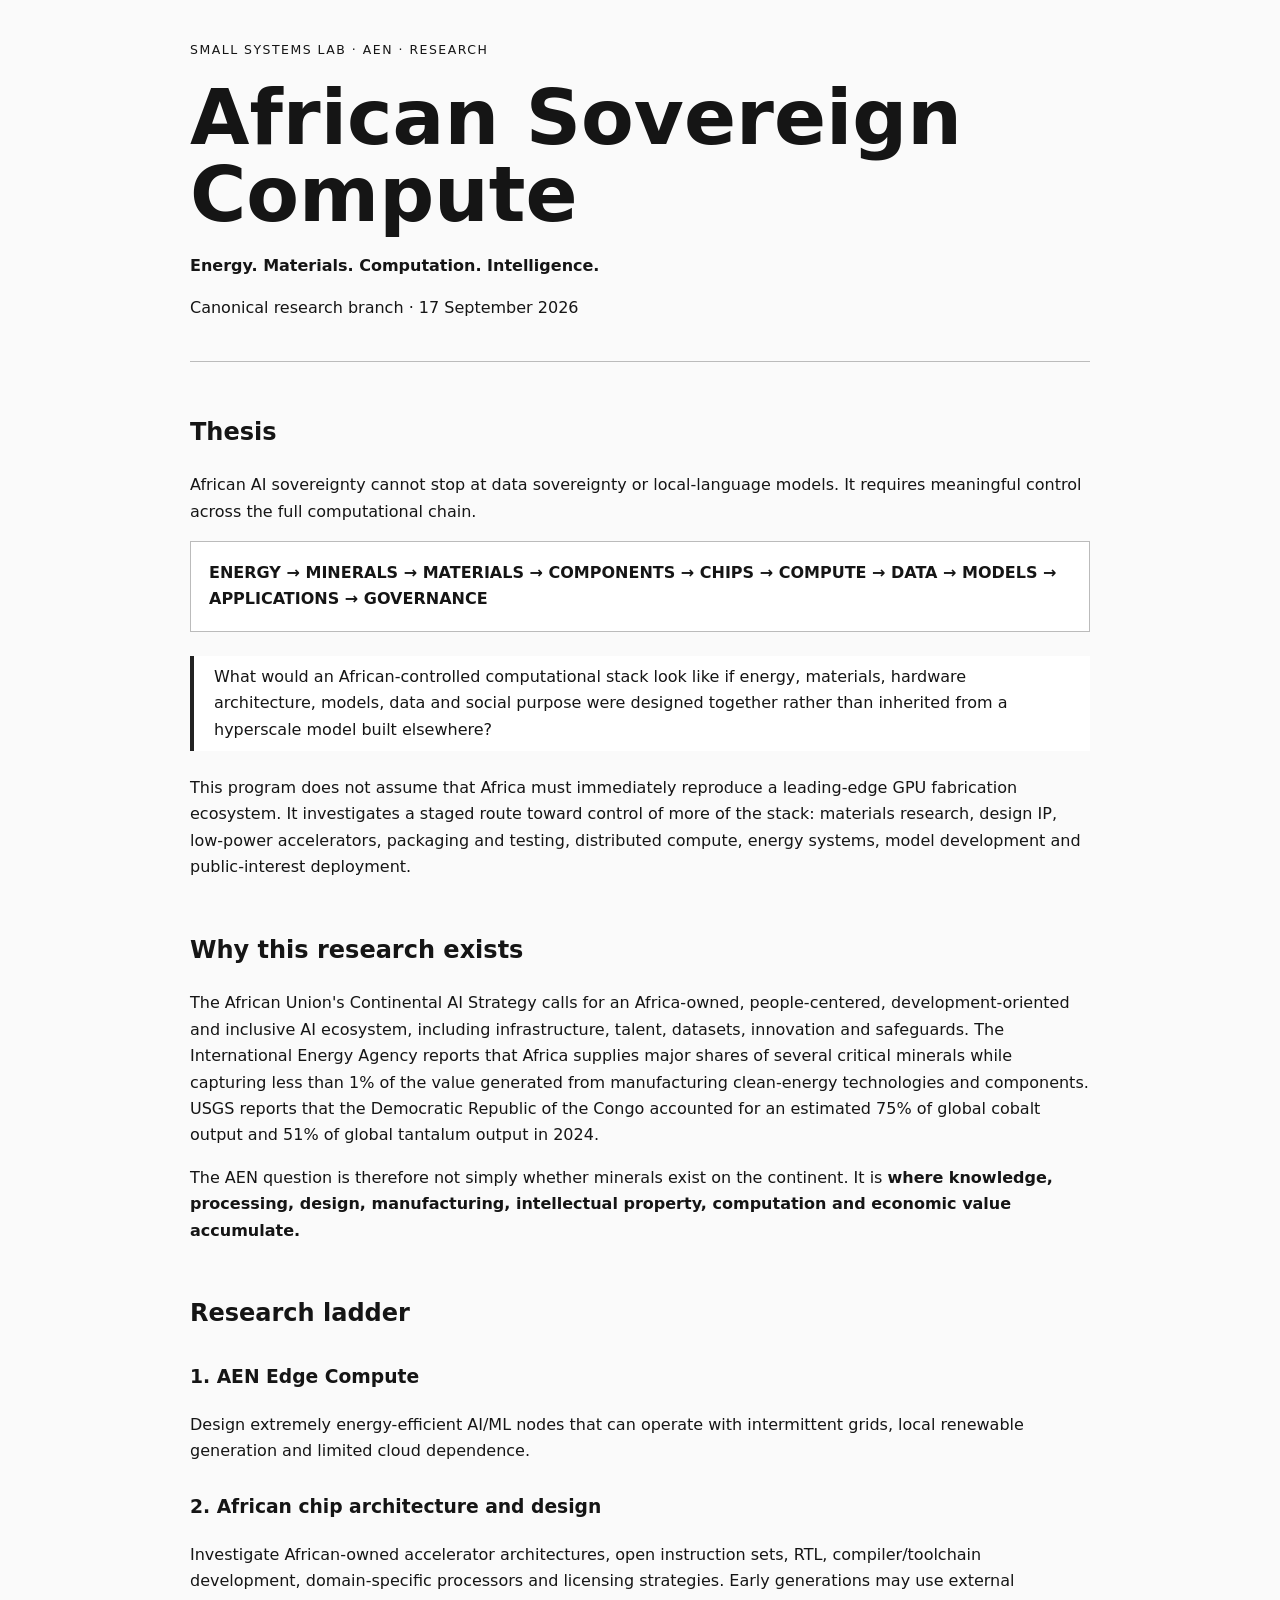
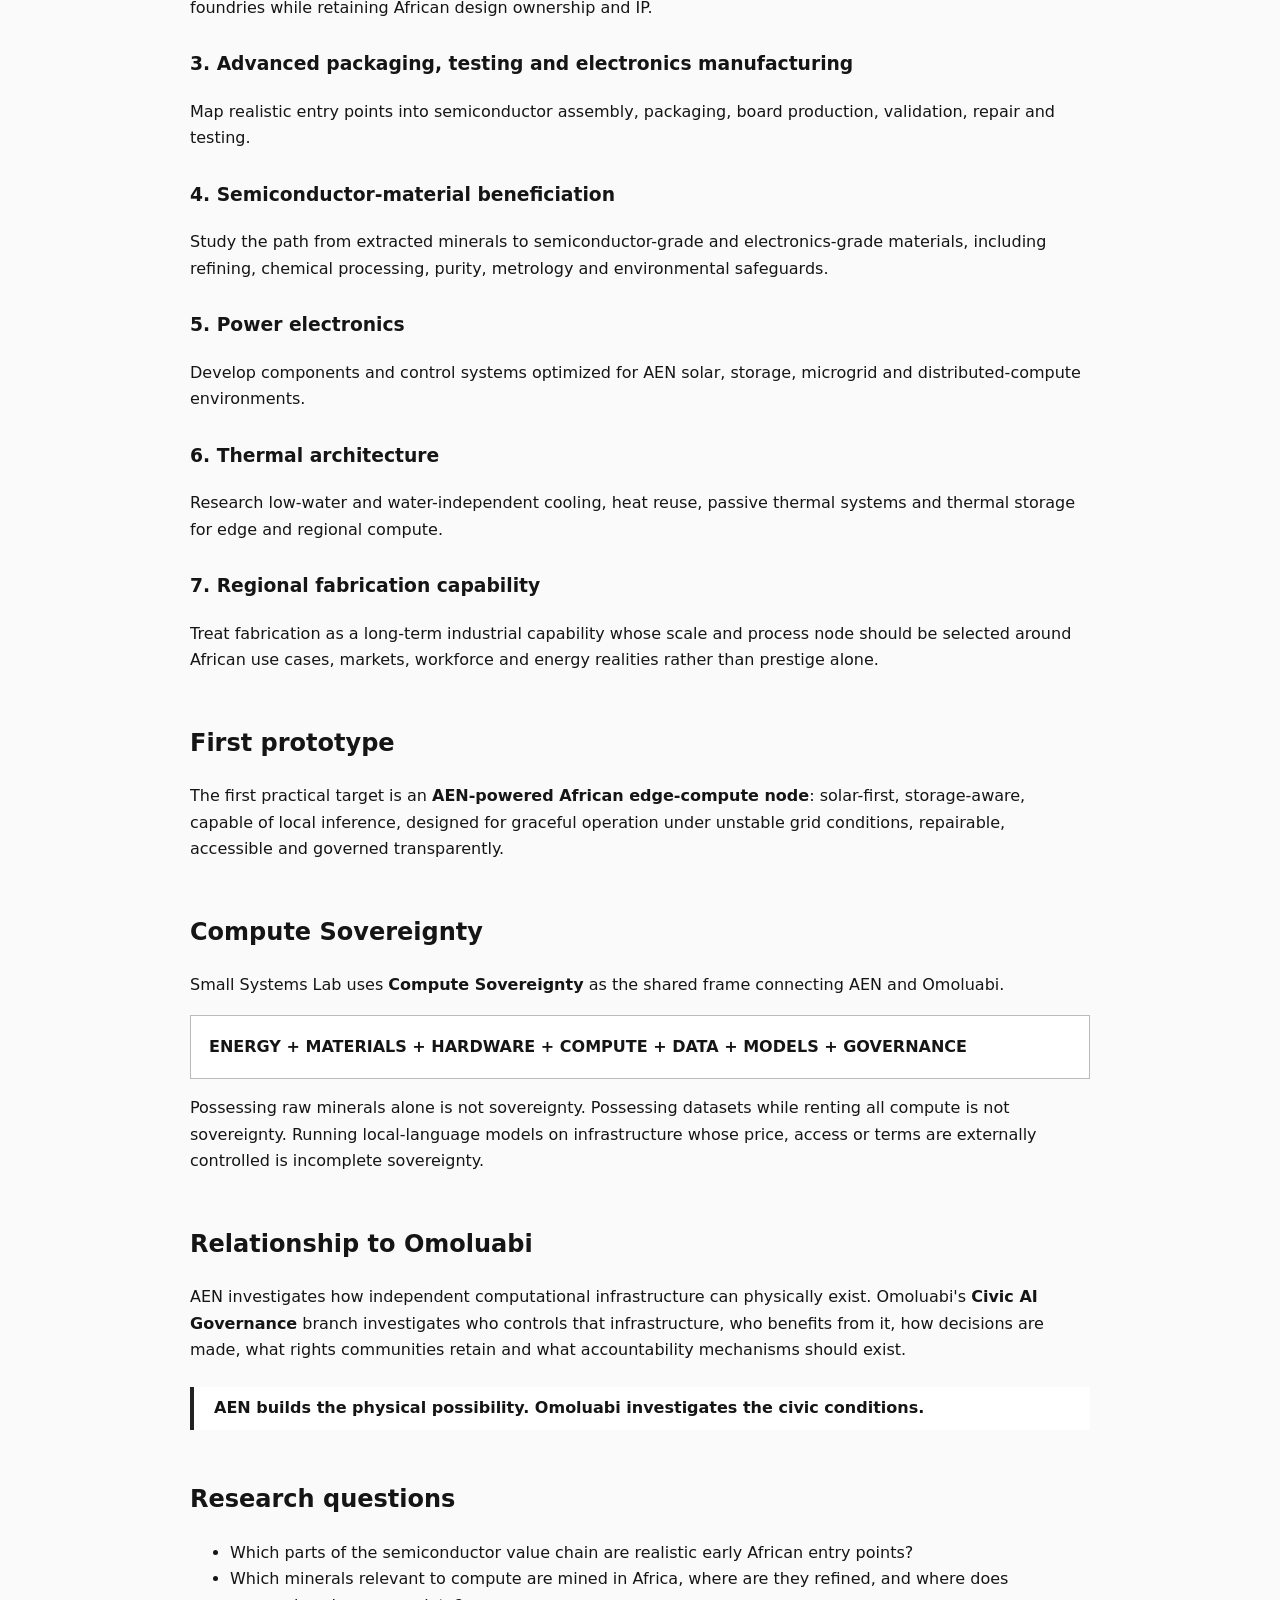
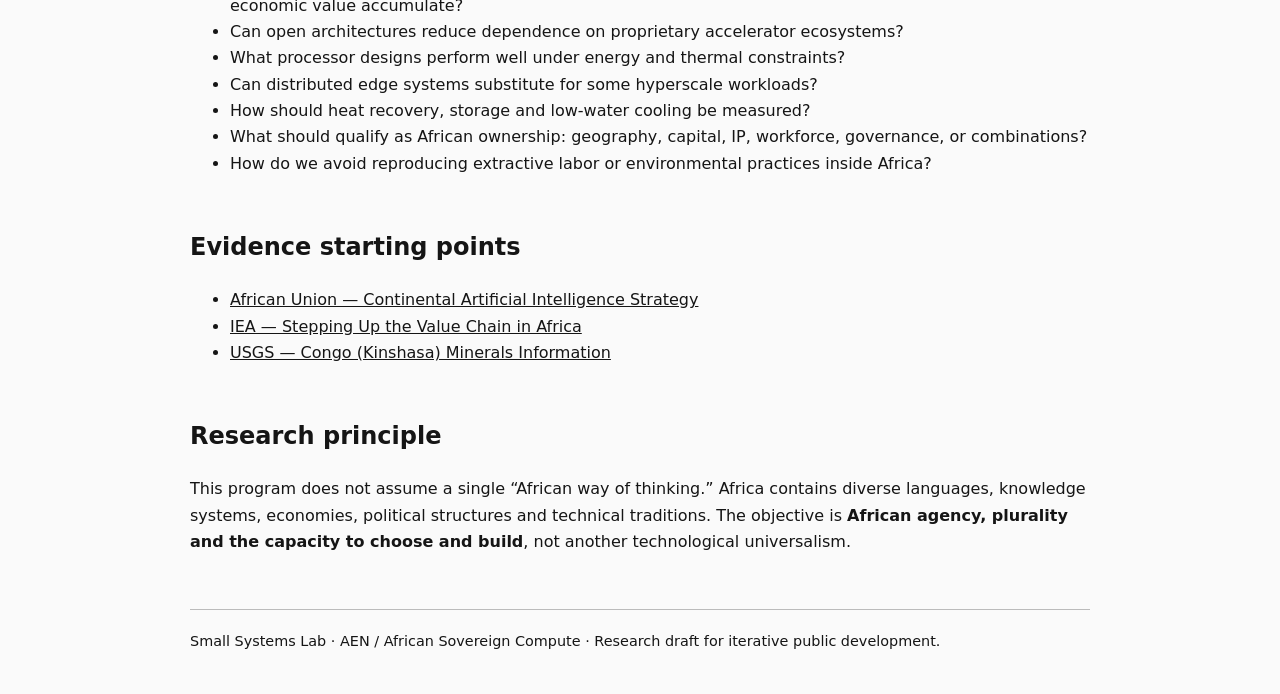
==== aen-sovereign-compute/index.html @ 481c6718 "Publish AEN Sovereign Compute public research page" ====
<!doctype html>
<html lang="en">
<head>
<meta charset="utf-8">
<meta name="viewport" content="width=device-width,initial-scale=1">
<title>AEN / African Sovereign Compute — Small Systems Lab</title>
<style>
body{font-family:system-ui,-apple-system,BlinkMacSystemFont,"Segoe UI",sans-serif;max-width:900px;margin:0 auto;padding:40px 22px;line-height:1.65;color:#151515;background:#fafafa}
a{color:inherit} header{border-bottom:1px solid #bbb;padding-bottom:24px;margin-bottom:34px}
.eyebrow{text-transform:uppercase;letter-spacing:.12em;font-size:.78rem}.chain{font-weight:700;padding:18px;border:1px solid #bbb;background:#fff}
blockquote{border-left:4px solid #222;margin:24px 0;padding:8px 20px;background:#fff}
h1{font-size:clamp(2.2rem,7vw,4.8rem);line-height:1;margin:.25em 0} h2{margin-top:2.1em} h3{margin-top:1.5em}
footer{margin-top:54px;padding-top:20px;border-top:1px solid #bbb;font-size:.9rem}
</style>
</head>
<body>
<header><div class="eyebrow">Small Systems Lab · AEN · Research</div><h1>African Sovereign Compute</h1><p><strong>Energy. Materials. Computation. Intelligence.</strong></p><p>Canonical research branch · 17 September 2026</p></header>
<h2>Thesis</h2>
<p>African AI sovereignty cannot stop at data sovereignty or local-language models. It requires meaningful control across the full computational chain.</p>
<div class="chain">ENERGY → MINERALS → MATERIALS → COMPONENTS → CHIPS → COMPUTE → DATA → MODELS → APPLICATIONS → GOVERNANCE</div>
<blockquote>What would an African-controlled computational stack look like if energy, materials, hardware architecture, models, data and social purpose were designed together rather than inherited from a hyperscale model built elsewhere?</blockquote>
<p>This program does not assume that Africa must immediately reproduce a leading-edge GPU fabrication ecosystem. It investigates a staged route toward control of more of the stack: materials research, design IP, low-power accelerators, packaging and testing, distributed compute, energy systems, model development and public-interest deployment.</p>
<h2>Why this research exists</h2>
<p>The African Union's Continental AI Strategy calls for an Africa-owned, people-centered, development-oriented and inclusive AI ecosystem, including infrastructure, talent, datasets, innovation and safeguards. The International Energy Agency reports that Africa supplies major shares of several critical minerals while capturing less than 1% of the value generated from manufacturing clean-energy technologies and components. USGS reports that the Democratic Republic of the Congo accounted for an estimated 75% of global cobalt output and 51% of global tantalum output in 2024.</p>
<p>The AEN question is therefore not simply whether minerals exist on the continent. It is <strong>where knowledge, processing, design, manufacturing, intellectual property, computation and economic value accumulate.</strong></p>
<h2>Research ladder</h2>
<h3>1. AEN Edge Compute</h3><p>Design extremely energy-efficient AI/ML nodes that can operate with intermittent grids, local renewable generation and limited cloud dependence.</p>
<h3>2. African chip architecture and design</h3><p>Investigate African-owned accelerator architectures, open instruction sets, RTL, compiler/toolchain development, domain-specific processors and licensing strategies. Early generations may use external foundries while retaining African design ownership and IP.</p>
<h3>3. Advanced packaging, testing and electronics manufacturing</h3><p>Map realistic entry points into semiconductor assembly, packaging, board production, validation, repair and testing.</p>
<h3>4. Semiconductor-material beneficiation</h3><p>Study the path from extracted minerals to semiconductor-grade and electronics-grade materials, including refining, chemical processing, purity, metrology and environmental safeguards.</p>
<h3>5. Power electronics</h3><p>Develop components and control systems optimized for AEN solar, storage, microgrid and distributed-compute environments.</p>
<h3>6. Thermal architecture</h3><p>Research low-water and water-independent cooling, heat reuse, passive thermal systems and thermal storage for edge and regional compute.</p>
<h3>7. Regional fabrication capability</h3><p>Treat fabrication as a long-term industrial capability whose scale and process node should be selected around African use cases, markets, workforce and energy realities rather than prestige alone.</p>
<h2>First prototype</h2>
<p>The first practical target is an <strong>AEN-powered African edge-compute node</strong>: solar-first, storage-aware, capable of local inference, designed for graceful operation under unstable grid conditions, repairable, accessible and governed transparently.</p>
<h2>Compute Sovereignty</h2>
<p>Small Systems Lab uses <strong>Compute Sovereignty</strong> as the shared frame connecting AEN and Omoluabi.</p>
<div class="chain">ENERGY + MATERIALS + HARDWARE + COMPUTE + DATA + MODELS + GOVERNANCE</div>
<p>Possessing raw minerals alone is not sovereignty. Possessing datasets while renting all compute is not sovereignty. Running local-language models on infrastructure whose price, access or terms are externally controlled is incomplete sovereignty.</p>
<h2>Relationship to Omoluabi</h2>
<p>AEN investigates how independent computational infrastructure can physically exist. Omoluabi's <strong>Civic AI Governance</strong> branch investigates who controls that infrastructure, who benefits from it, how decisions are made, what rights communities retain and what accountability mechanisms should exist.</p>
<blockquote><strong>AEN builds the physical possibility. Omoluabi investigates the civic conditions.</strong></blockquote>
<h2>Research questions</h2>
<ul><li>Which parts of the semiconductor value chain are realistic early African entry points?</li><li>Which minerals relevant to compute are mined in Africa, where are they refined, and where does economic value accumulate?</li><li>Can open architectures reduce dependence on proprietary accelerator ecosystems?</li><li>What processor designs perform well under energy and thermal constraints?</li><li>Can distributed edge systems substitute for some hyperscale workloads?</li><li>How should heat recovery, storage and low-water cooling be measured?</li><li>What should qualify as African ownership: geography, capital, IP, workforce, governance, or combinations?</li><li>How do we avoid reproducing extractive labor or environmental practices inside Africa?</li></ul>
<h2>Evidence starting points</h2>
<ul><li><a href="https://au.int/en/documents/20240809/continental-artificial-intelligence-strategy">African Union — Continental Artificial Intelligence Strategy</a></li><li><a href="https://www.iea.org/reports/stepping-up-the-value-chain-in-africa">IEA — Stepping Up the Value Chain in Africa</a></li><li><a href="https://www.usgs.gov/centers/national-minerals-information-center/congo-kinshasa">USGS — Congo (Kinshasa) Minerals Information</a></li></ul>
<h2>Research principle</h2>
<p>This program does not assume a single “African way of thinking.” Africa contains diverse languages, knowledge systems, economies, political structures and technical traditions. The objective is <strong>African agency, plurality and the capacity to choose and build</strong>, not another technological universalism.</p>
<footer>Small Systems Lab · AEN / African Sovereign Compute · Research draft for iterative public development.</footer>
</body></html>
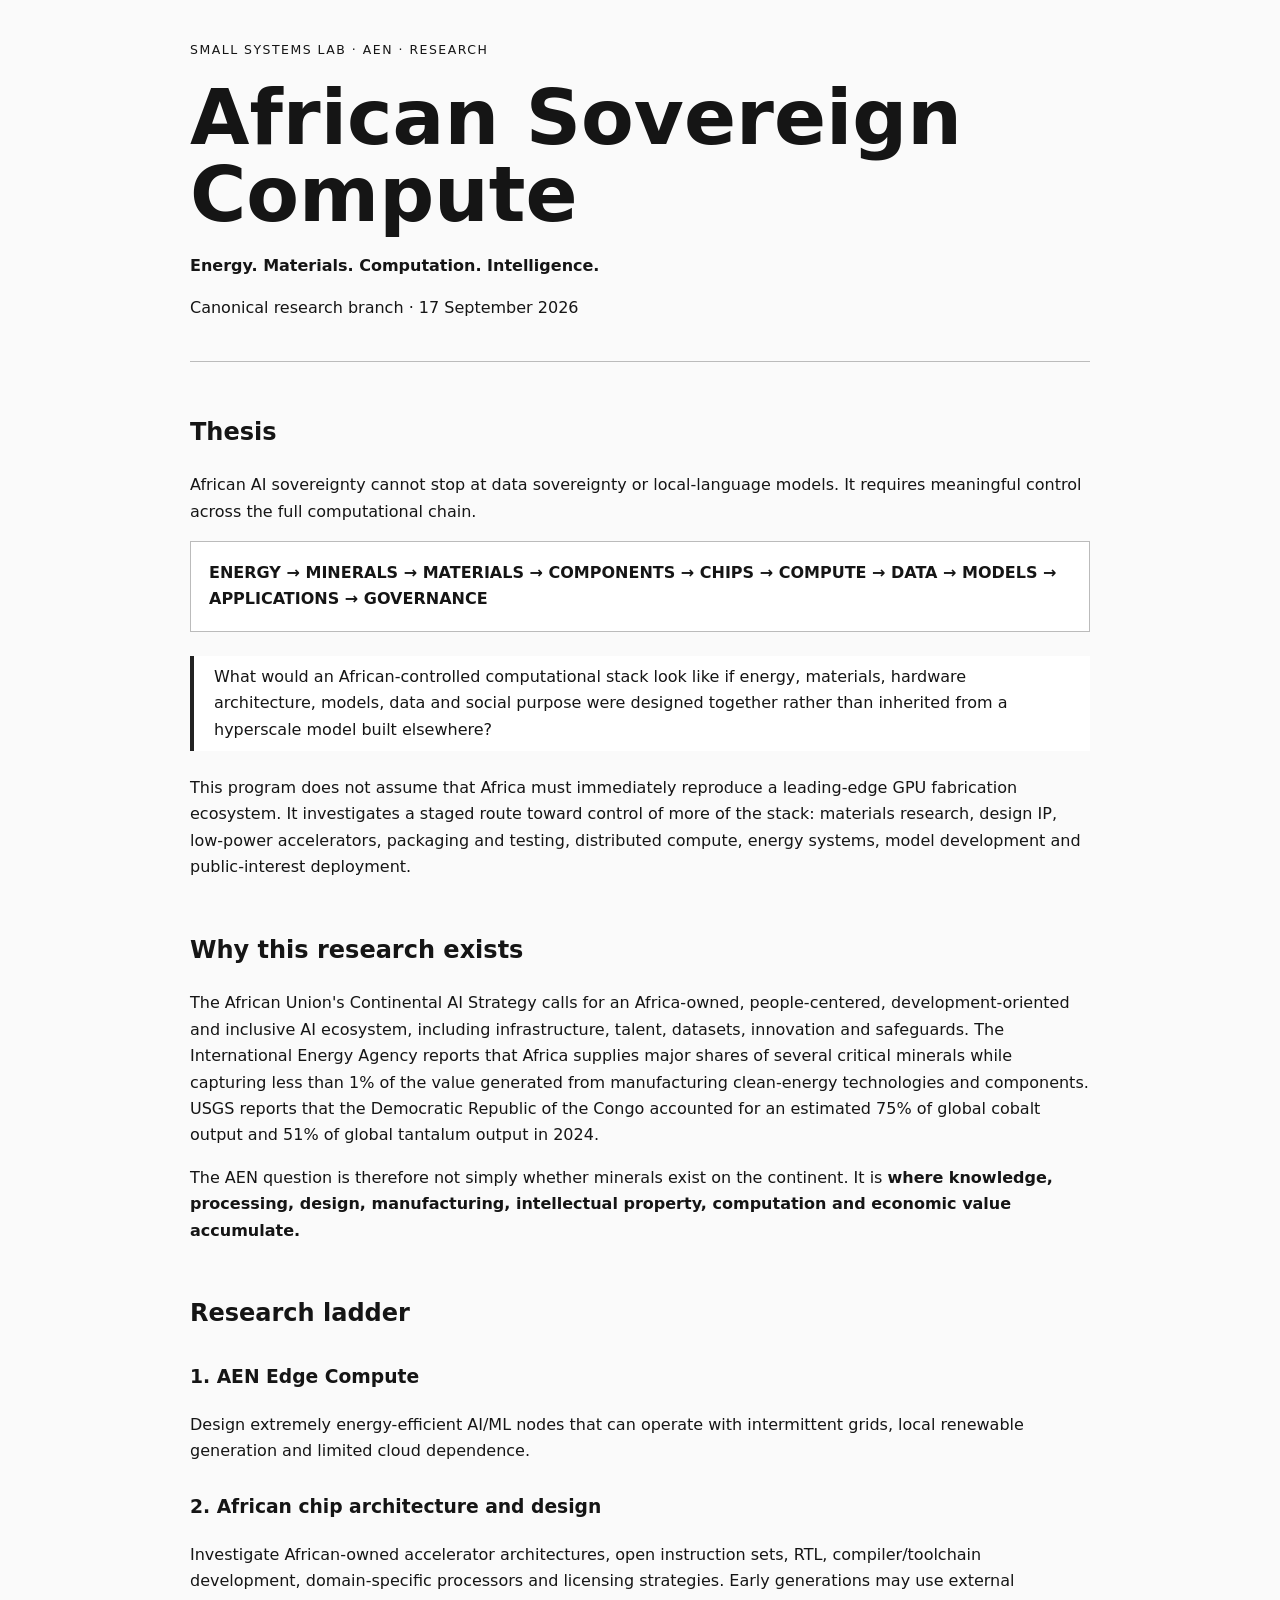
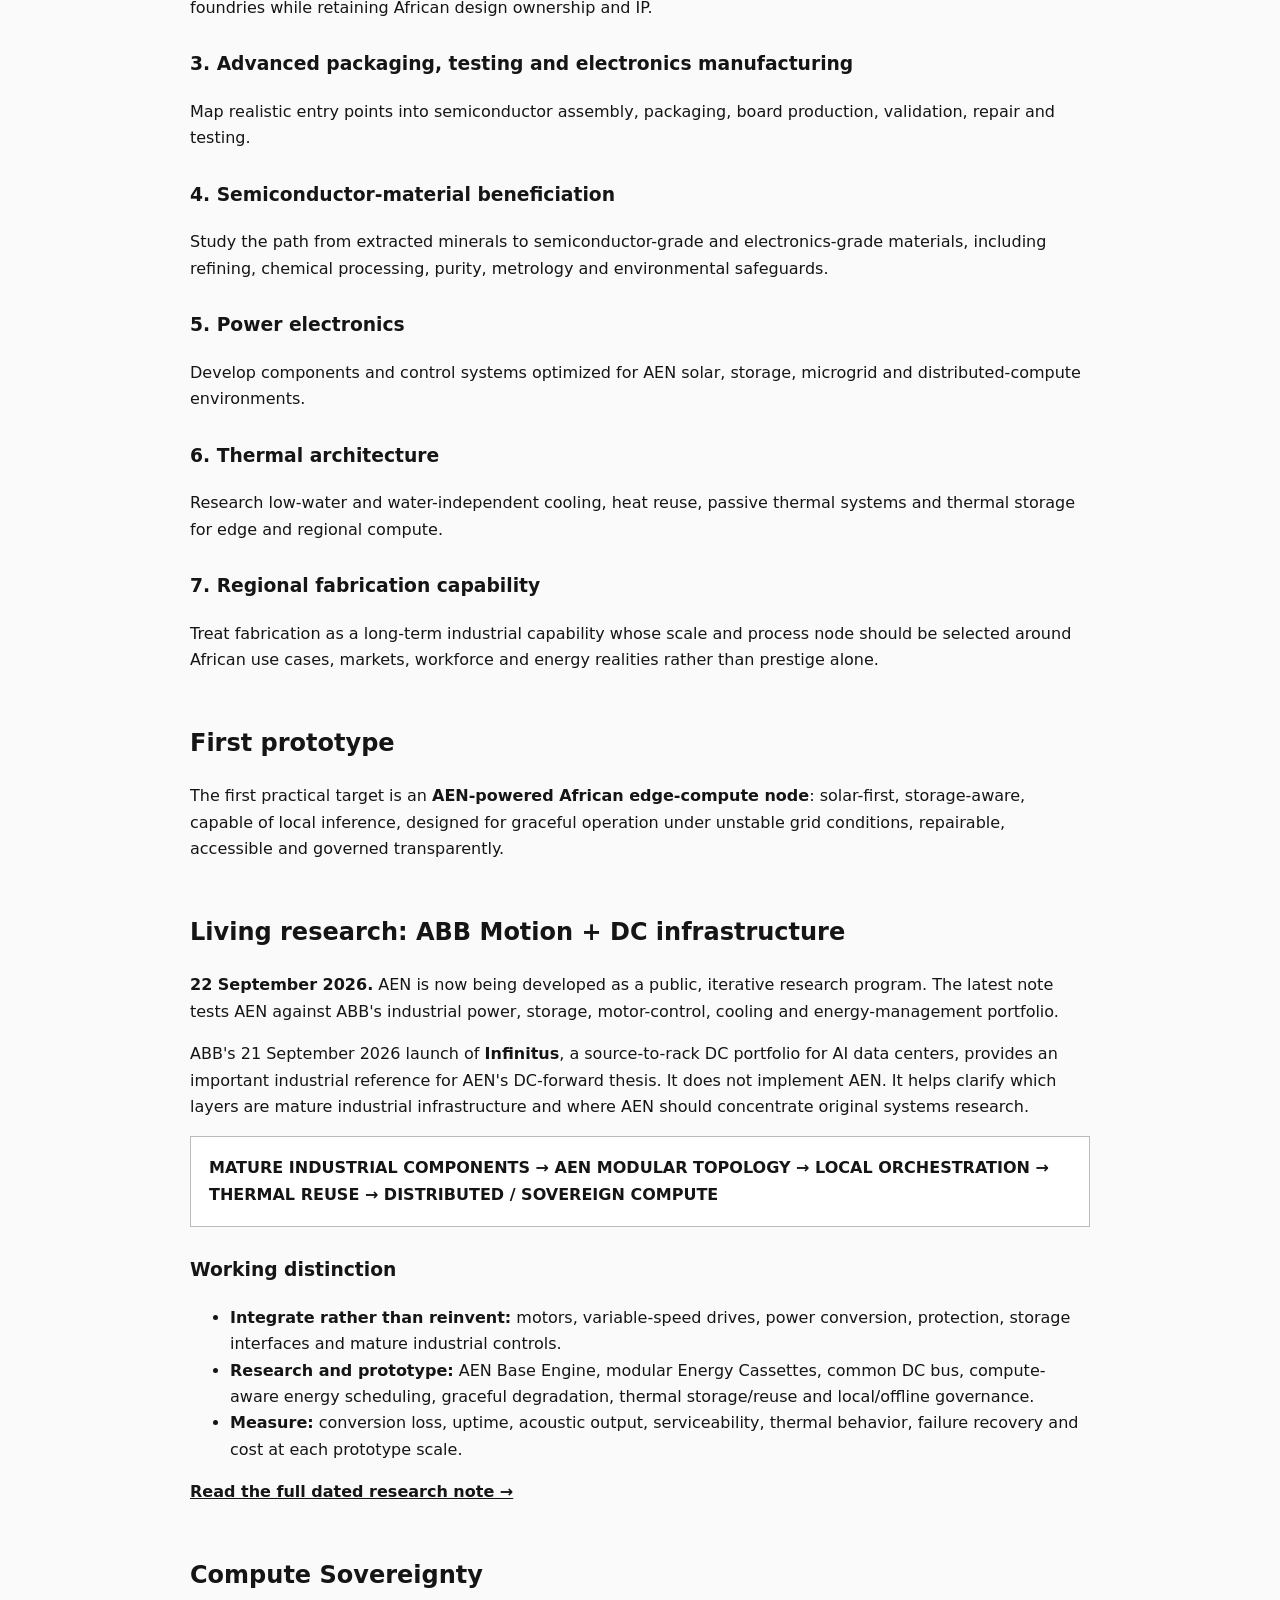
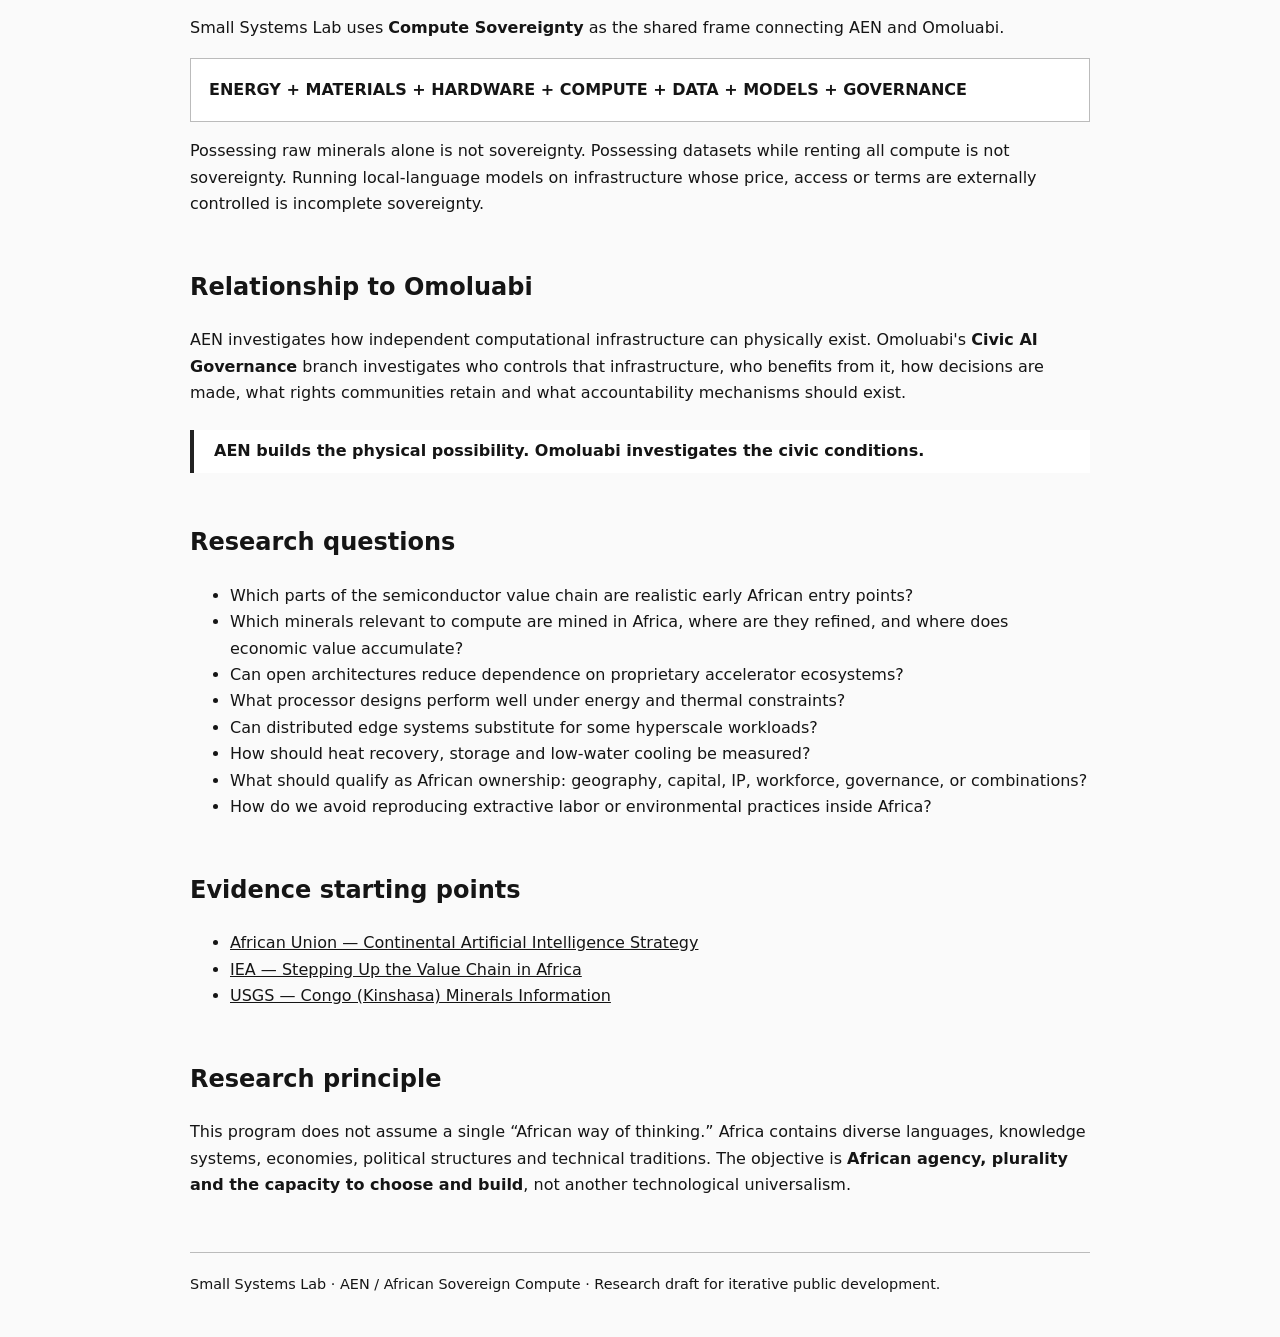
==== commit 4f4a13ff: "AEN: add living research section for ABB Motion and DC infrastructure" ====
--- a/aen-sovereign-compute/index.html
+++ b/aen-sovereign-compute/index.html
@@ -33,6 +33,17 @@
 <h3>7. Regional fabrication capability</h3><p>Treat fabrication as a long-term industrial capability whose scale and process node should be selected around African use cases, markets, workforce and energy realities rather than prestige alone.</p>
 <h2>First prototype</h2>
 <p>The first practical target is an <strong>AEN-powered African edge-compute node</strong>: solar-first, storage-aware, capable of local inference, designed for graceful operation under unstable grid conditions, repairable, accessible and governed transparently.</p>
+<h2>Living research: ABB Motion + DC infrastructure</h2>
+<p><strong>22 September 2026.</strong> AEN is now being developed as a public, iterative research program. The latest note tests AEN against ABB's industrial power, storage, motor-control, cooling and energy-management portfolio.</p>
+<p>ABB's 21 September 2026 launch of <strong>Infinitus</strong>, a source-to-rack DC portfolio for AI data centers, provides an important industrial reference for AEN's DC-forward thesis. It does not implement AEN. It helps clarify which layers are mature industrial infrastructure and where AEN should concentrate original systems research.</p>
+<div class="chain">MATURE INDUSTRIAL COMPONENTS → AEN MODULAR TOPOLOGY → LOCAL ORCHESTRATION → THERMAL REUSE → DISTRIBUTED / SOVEREIGN COMPUTE</div>
+<h3>Working distinction</h3>
+<ul>
+<li><strong>Integrate rather than reinvent:</strong> motors, variable-speed drives, power conversion, protection, storage interfaces and mature industrial controls.</li>
+<li><strong>Research and prototype:</strong> AEN Base Engine, modular Energy Cassettes, common DC bus, compute-aware energy scheduling, graceful degradation, thermal storage/reuse and local/offline governance.</li>
+<li><strong>Measure:</strong> conversion loss, uptime, acoustic output, serviceability, thermal behavior, failure recovery and cost at each prototype scale.</li>
+</ul>
+<p><a href="https://github.com/ukadike/Small-Systems-Lab/blob/main/aen-sovereign-compute/research/2026-09-22-abb-motion-dc-architecture.md"><strong>Read the full dated research note →</strong></a></p>
 <h2>Compute Sovereignty</h2>
 <p>Small Systems Lab uses <strong>Compute Sovereignty</strong> as the shared frame connecting AEN and Omoluabi.</p>
 <div class="chain">ENERGY + MATERIALS + HARDWARE + COMPUTE + DATA + MODELS + GOVERNANCE</div>
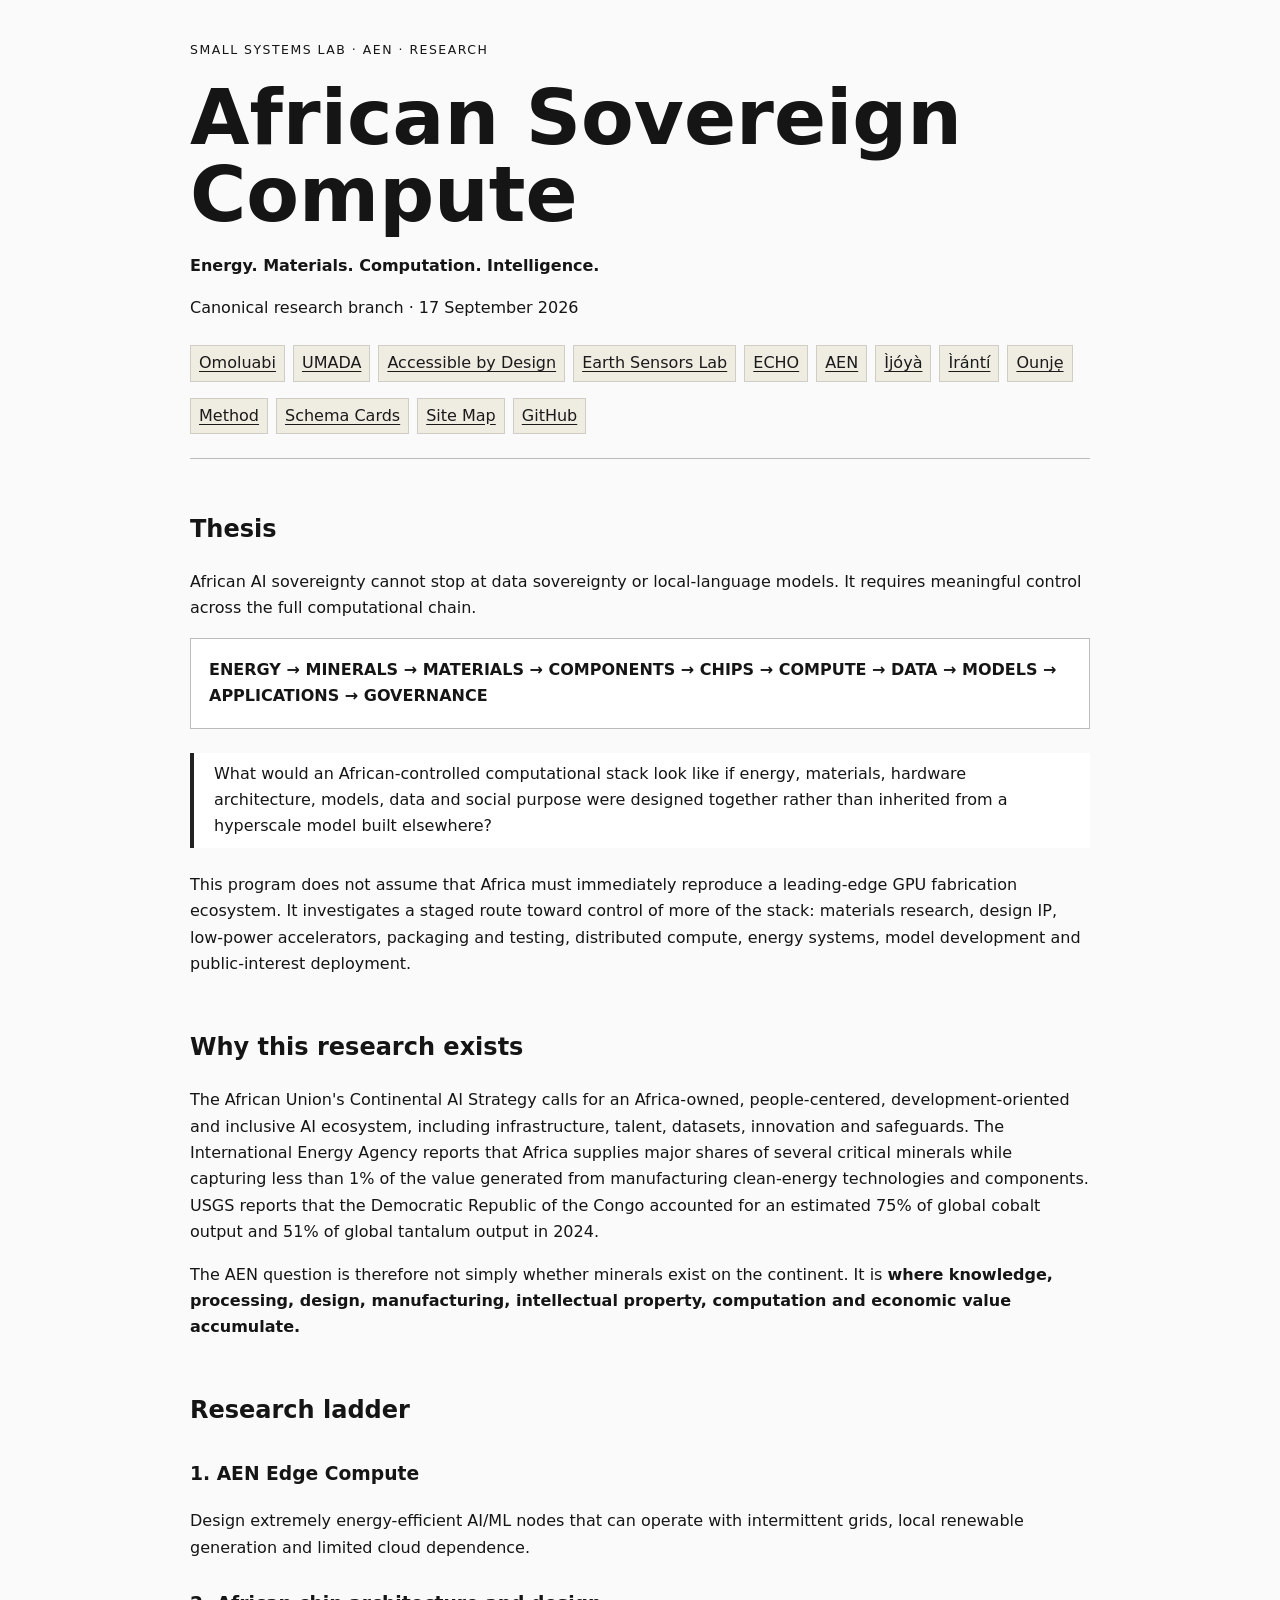
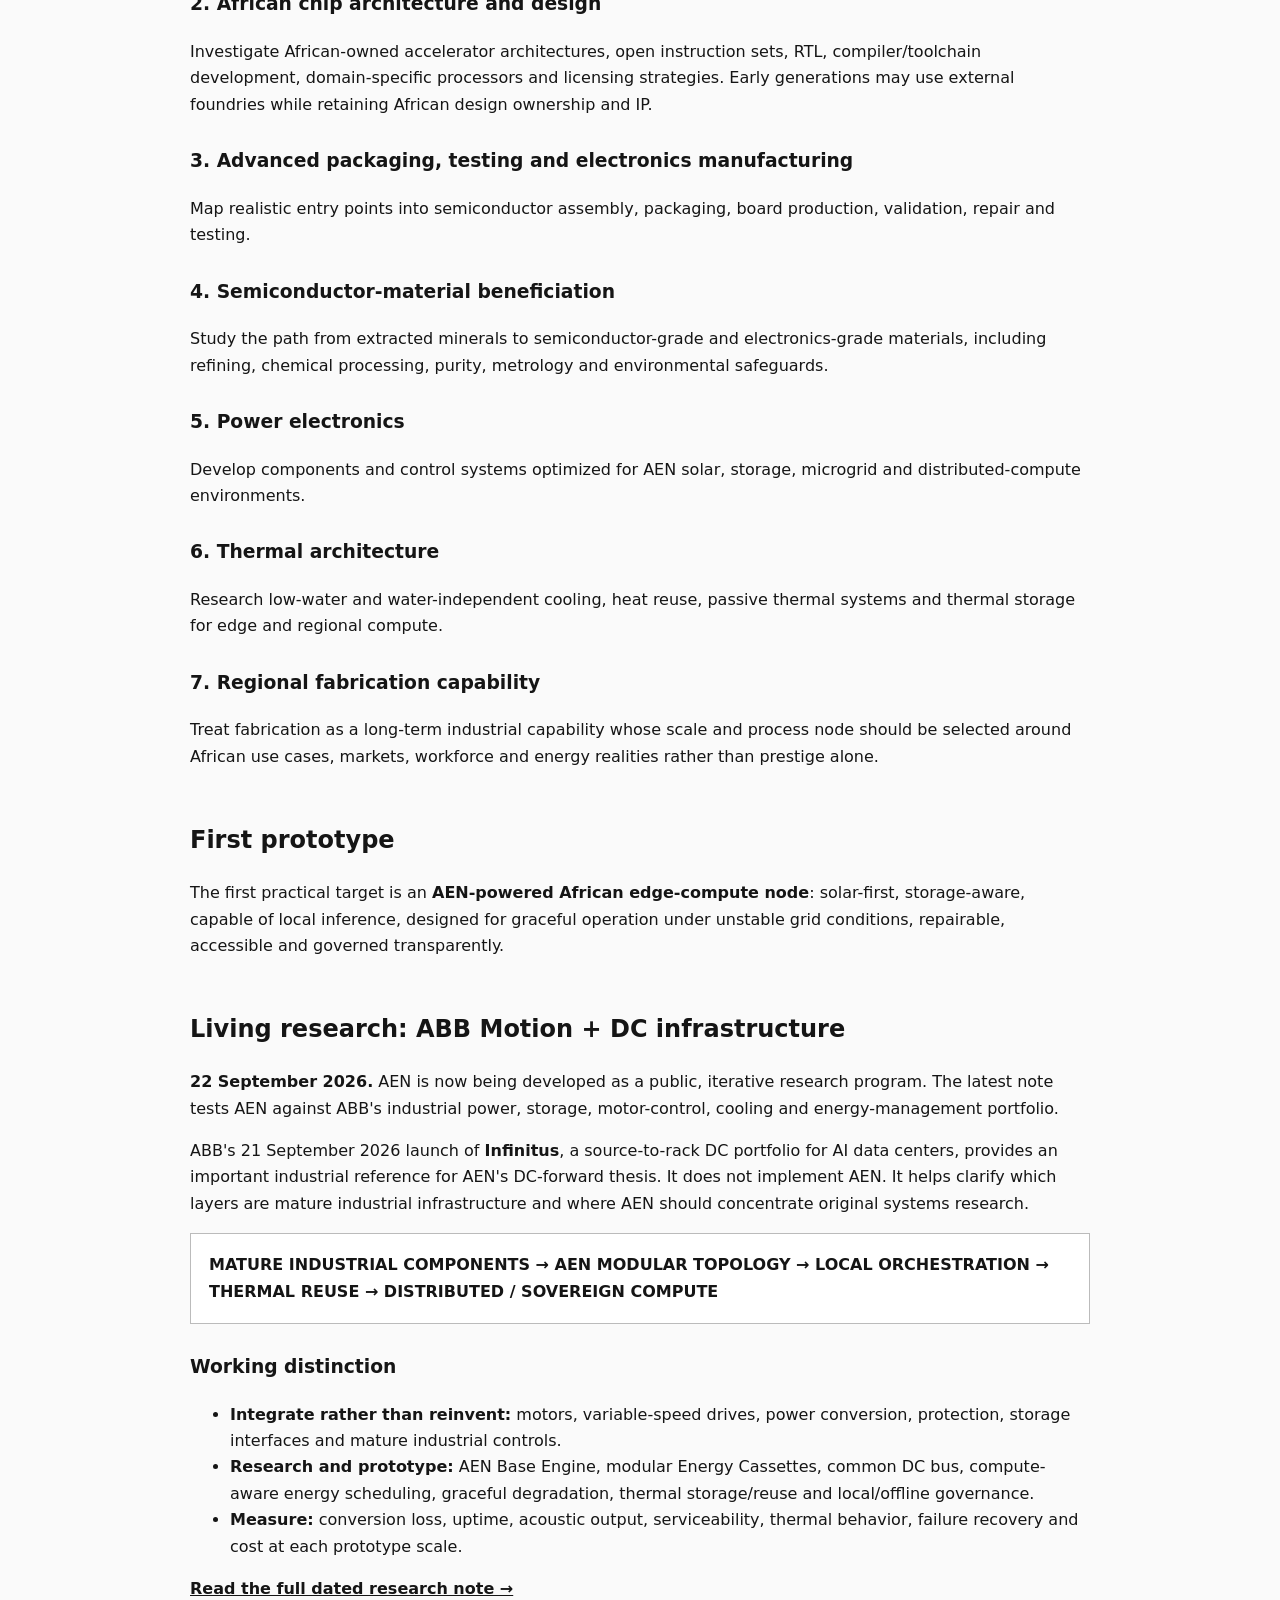
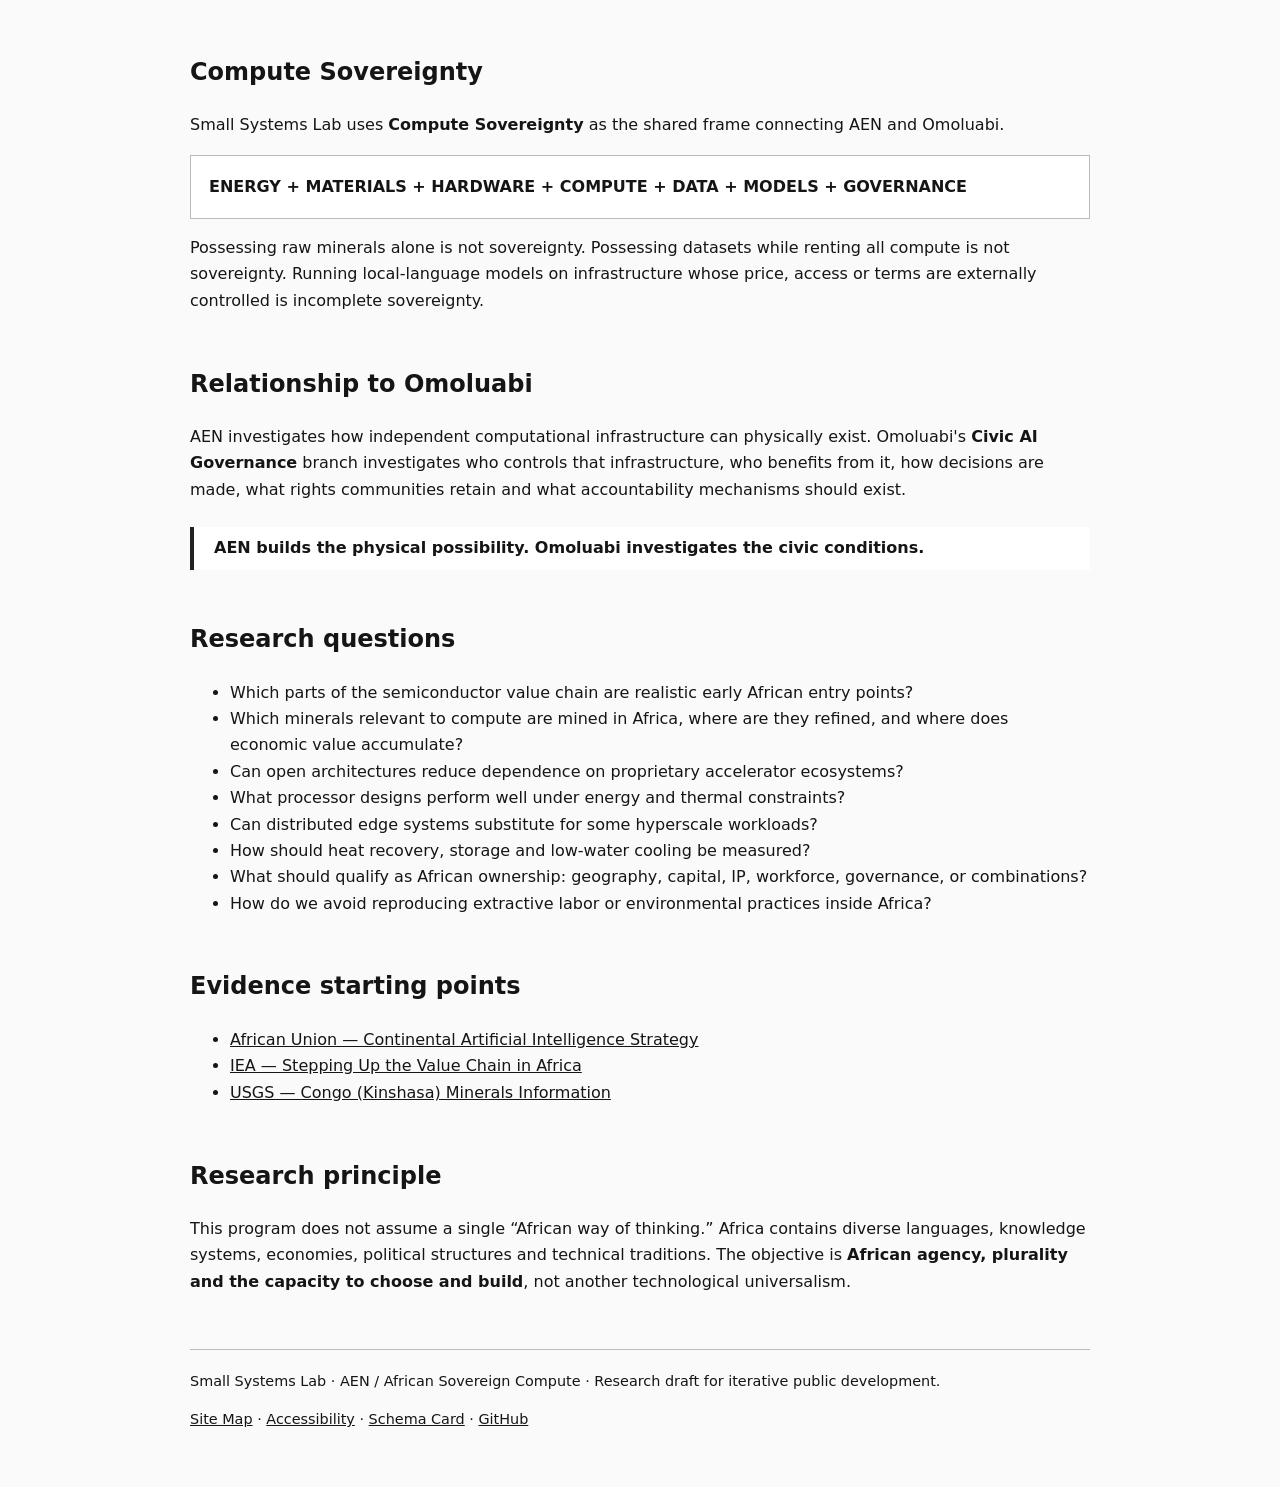
==== commit 634002bc: "Add shared project navigation and resource footer." ====
--- a/aen-sovereign-compute/index.html
+++ b/aen-sovereign-compute/index.html
@@ -3,6 +3,8 @@
 <head>
 <meta charset="utf-8">
 <meta name="viewport" content="width=device-width,initial-scale=1">
+<link rel="stylesheet" href="../variables.css">
+<link rel="stylesheet" href="../site.css">
 <title>AEN / African Sovereign Compute — Small Systems Lab</title>
 <style>
 body{font-family:system-ui,-apple-system,BlinkMacSystemFont,"Segoe UI",sans-serif;max-width:900px;margin:0 auto;padding:40px 22px;line-height:1.65;color:#151515;background:#fafafa}
@@ -14,7 +16,26 @@
 </style>
 </head>
 <body>
-<header><div class="eyebrow">Small Systems Lab · AEN · Research</div><h1>African Sovereign Compute</h1><p><strong>Energy. Materials. Computation. Intelligence.</strong></p><p>Canonical research branch · 17 September 2026</p></header>
+<header><div class="eyebrow">Small Systems Lab · AEN · Research</div><h1>African Sovereign Compute</h1><p><strong>Energy. Materials. Computation. Intelligence.</strong></p><p>Canonical research branch · 17 September 2026</p>  <nav class="site-nav" aria-label="Project branches">
+  <ul>
+    <li><a href="https://ukadike.github.io/omoluabi/">Omoluabi</a></li>
+    <li><a href="https://ukadike.github.io/Umada/">UMADA</a></li>
+    <li><a href="https://github.com/ukadike/accessible-by-design-prototyping">Accessible by Design</a></li>
+    <li><a href="https://ukadike.github.io/Earth-Sensors-Lab/">Earth Sensors Lab</a></li>
+    <li><a href="https://ukadike.github.io/Echo/">ECHO</a></li>
+    <li><a href="https://ukadike.github.io/Small-Systems-Lab/aen-sovereign-compute/">AEN</a></li>
+    <li><a href="https://github.com/ukadike/Ijoya">Ìjóyà</a></li>
+    <li><a href="https://ukadike.github.io/Small-Systems-Lab/#branch-iranti">Ìrántí</a></li>
+    <li><a href="https://ukadike.github.io/Small-Systems-Lab/#branch-ounje">Ounjẹ</a></li>
+  </ul>
+</nav>
+<nav class="resource-nav" aria-label="Site resources">
+  <a href="https://ukadike.github.io/Small-Systems-Lab/#method">Method</a>
+  <a href="https://ukadike.github.io/Small-Systems-Lab/#schema-cards">Schema Cards</a>
+  <a href="https://ukadike.github.io/Small-Systems-Lab/site-map.html">Site Map</a>
+  <a href="https://github.com/ukadike/Small-Systems-Lab">GitHub</a>
+</nav>
+</header>
 <h2>Thesis</h2>
 <p>African AI sovereignty cannot stop at data sovereignty or local-language models. It requires meaningful control across the full computational chain.</p>
 <div class="chain">ENERGY → MINERALS → MATERIALS → COMPONENTS → CHIPS → COMPUTE → DATA → MODELS → APPLICATIONS → GOVERNANCE</div>
@@ -57,5 +78,5 @@
 <ul><li><a href="https://au.int/en/documents/20240809/continental-artificial-intelligence-strategy">African Union — Continental Artificial Intelligence Strategy</a></li><li><a href="https://www.iea.org/reports/stepping-up-the-value-chain-in-africa">IEA — Stepping Up the Value Chain in Africa</a></li><li><a href="https://www.usgs.gov/centers/national-minerals-information-center/congo-kinshasa">USGS — Congo (Kinshasa) Minerals Information</a></li></ul>
 <h2>Research principle</h2>
 <p>This program does not assume a single “African way of thinking.” Africa contains diverse languages, knowledge systems, economies, political structures and technical traditions. The objective is <strong>African agency, plurality and the capacity to choose and build</strong>, not another technological universalism.</p>
-<footer>Small Systems Lab · AEN / African Sovereign Compute · Research draft for iterative public development.</footer>
+<footer>Small Systems Lab · AEN / African Sovereign Compute · Research draft for iterative public development.<p><a href="https://ukadike.github.io/Small-Systems-Lab/site-map.html">Site Map</a> · <a href="https://ukadike.github.io/Small-Systems-Lab/docs/accessibility.md">Accessibility</a> · <a href="https://github.com/ukadike/Small-Systems-Lab/blob/main/SCHEMA_CARD.md">Schema Card</a> · <a href="https://github.com/ukadike/Small-Systems-Lab">GitHub</a></p></footer>
 </body></html>
--- a/variables.css
+++ b/variables.css
@@ -0,0 +1,238 @@
+/* OMOLUABI VISUAL LANGUAGE SYSTEM
+   CSS Custom Properties
+   Version 1.0 | June 8, 2026
+   Usage: :root { ... } or apply to specific scope
+*/
+
+:root {
+  /* COLORS */
+  --color-paper: #efece2;
+  --color-ink: #1a1a1a;
+  --color-line: #d0cdc6;
+  /* WCAG AA fix (2026-07-20): darkened from #6f6f6f, which measured 4.25:1 against
+     --color-paper (fails the 4.5:1 text-contrast minimum). #666666 measures 4.86:1
+     against --color-paper (and improves further against --color-soft/--color-white),
+     with the same neutral gray hue. See WCAG_AUDIT.md. */
+  --color-muted: #666666;
+  --color-soft: #f9f9f7;
+  --color-white: #ffffff;
+
+  /* TYPOGRAPHY - FONTS */
+  --font-display: 'Helvetica Neue', Helvetica, Arial, sans-serif;
+  --font-body: Georgia, 'Garamond', serif;
+  --font-mono: 'Courier Prime', 'Courier New', monospace;
+
+  /* TYPOGRAPHY - SIZES */
+  --text-h1: 2rem;
+  --text-h2: 1.3rem;
+  --text-h3: 1.1rem;
+  --text-h4: 0.95rem;
+  --text-body: 1rem;
+  --text-small: 0.85rem;
+
+  /* TYPOGRAPHY - LINE HEIGHTS */
+  --line-display: 1.3;
+  --line-body: 1.7;
+  --line-small: 1.5;
+  --line-code: 1.6;
+
+  /* TYPOGRAPHY - LETTER SPACING */
+  --letter-tight: -0.01em;
+  --letter-normal: 0;
+  --letter-wide: 0.05em;
+  --letter-wider: 0.1em;
+
+  /* SPACING */
+  --space-xs: 0.25rem;
+  --space-sm: 0.5rem;
+  --space-md: 1rem;
+  --space-lg: 1.5rem;
+  --space-xl: 2rem;
+  --space-2xl: 3rem;
+  --space-3xl: 4rem;
+
+  /* BORDERS */
+  --border-thin: 1px solid var(--color-line);
+  --border-thick: 2px solid var(--color-ink);
+  --border-radius: 0;
+
+  /* FOCUS */
+  --focus-outline: 2px solid var(--color-ink);
+  --focus-offset: 2px;
+
+  /* TRANSITIONS */
+  --transition: none;
+}
+
+/* UTILITY CLASSES */
+
+/* TEXT */
+.text-h1 {
+  font-family: var(--font-display);
+  font-size: var(--text-h1);
+  font-weight: 700;
+  line-height: var(--line-display);
+  letter-spacing: var(--letter-tight);
+}
+
+.text-h2 {
+  font-family: var(--font-display);
+  font-size: var(--text-h2);
+  font-weight: 700;
+  line-height: var(--line-display);
+  letter-spacing: var(--letter-tight);
+}
+
+.text-h3 {
+  font-family: var(--font-display);
+  font-size: var(--text-h3);
+  font-weight: 700;
+  line-height: var(--line-display);
+  letter-spacing: var(--letter-tight);
+}
+
+.text-body {
+  font-family: var(--font-body);
+  font-size: var(--text-body);
+  font-weight: 400;
+  line-height: var(--line-body);
+}
+
+.text-small {
+  font-family: var(--font-mono);
+  font-size: var(--text-small);
+  font-weight: 400;
+  line-height: var(--line-small);
+  text-transform: uppercase;
+  letter-spacing: var(--letter-wide);
+}
+
+.text-meta {
+  font-family: var(--font-mono);
+  font-size: var(--text-small);
+  color: var(--color-muted);
+  text-transform: uppercase;
+  letter-spacing: var(--letter-wide);
+}
+
+/* COLORS */
+.bg-paper {
+  background-color: var(--color-paper);
+}
+
+.bg-soft {
+  background-color: var(--color-soft);
+}
+
+.bg-white {
+  background-color: var(--color-white);
+}
+
+.text-ink {
+  color: var(--color-ink);
+}
+
+.text-muted {
+  color: var(--color-muted);
+}
+
+/* BORDERS */
+.border-thin {
+  border: var(--border-thin);
+}
+
+.border-thick {
+  border: var(--border-thick);
+}
+
+.border-bottom-thin {
+  border-bottom: var(--border-thin);
+}
+
+.border-bottom-thick {
+  border-bottom: var(--border-thick);
+}
+
+/* SPACING */
+.p-xs { padding: var(--space-xs); }
+.p-sm { padding: var(--space-sm); }
+.p-md { padding: var(--space-md); }
+.p-lg { padding: var(--space-lg); }
+.p-xl { padding: var(--space-xl); }
+
+.m-xs { margin: var(--space-xs); }
+.m-sm { margin: var(--space-sm); }
+.m-md { margin: var(--space-md); }
+.m-lg { margin: var(--space-lg); }
+.m-xl { margin: var(--space-xl); }
+
+.gap-md { gap: var(--space-md); }
+.gap-lg { gap: var(--space-lg); }
+
+/* COMPONENTS */
+.btn {
+  background-color: var(--color-paper);
+  color: var(--color-ink);
+  border: 2px solid var(--color-ink);
+  padding: 0.75rem 1.5rem;
+  font-family: var(--font-display);
+  font-weight: 700;
+  cursor: pointer;
+  transition: var(--transition);
+}
+
+.btn:hover {
+  background-color: var(--color-ink);
+  color: var(--color-paper);
+}
+
+.btn:focus {
+  outline: var(--focus-outline);
+  outline-offset: var(--focus-offset);
+}
+
+.card {
+  background-color: var(--color-white);
+  border: var(--border-thin);
+  padding: var(--space-xl);
+  margin-bottom: var(--space-xl);
+}
+
+.header {
+  border-bottom: var(--border-thick);
+  padding-bottom: var(--space-lg);
+  margin-bottom: var(--space-xl);
+}
+
+/* ACCESSIBILITY */
+*:focus {
+  outline: var(--focus-outline);
+  outline-offset: var(--focus-offset);
+}
+
+input:focus,
+textarea:focus,
+button:focus,
+a:focus {
+  outline: var(--focus-outline);
+  outline-offset: var(--focus-offset);
+}
+
+/* PRINT */
+@media print {
+  :root {
+    --color-paper: white;
+    --color-soft: white;
+  }
+
+  * {
+    background-color: white !important;
+    color: var(--color-ink) !important;
+    border-color: var(--color-ink) !important;
+  }
+}
+
+/* DARK MODE (if needed, use inverted values) */
+@media (prefers-color-scheme: dark) {
+  /* Keep same colors - system is already dark-friendly */
+}
--- a/site.css
+++ b/site.css
@@ -0,0 +1,137 @@
+/* Site-specific layout glue. Tokens/components come from variables.css (locked); this file
+   only adds layout (max-width, grid) and the base element rules variables.css doesn't set. */
+
+body {
+  margin: 0;
+  background-color: var(--color-paper);
+  color: var(--color-ink);
+  font-family: var(--font-body);
+  line-height: var(--line-body);
+}
+
+a {
+  color: var(--color-ink);
+  text-decoration: underline;
+}
+a:hover { text-decoration-thickness: 2px; }
+
+.skip-link {
+  position: absolute;
+  left: -999px;
+  top: 0;
+  background-color: var(--color-ink);
+  color: var(--color-paper);
+  padding: var(--space-sm) var(--space-md);
+  font-family: var(--font-mono);
+  z-index: 100;
+}
+.skip-link:focus { left: var(--space-sm); top: var(--space-sm); }
+
+.wrap {
+  max-width: 64rem;
+  margin: 0 auto;
+  padding: 0 var(--space-lg);
+}
+
+header.header {
+  border-bottom: var(--border-thick);
+  padding: var(--space-xl) 0;
+  margin-bottom: 0;
+}
+header.header .wrap { display: flex; flex-direction: column; gap: var(--space-sm); }
+
+main { padding: var(--space-2xl) 0 var(--space-3xl); }
+main section { margin-bottom: var(--space-3xl); }
+
+.divider {
+  border: none;
+  border-top: var(--border-thin);
+  margin: var(--space-2xl) 0;
+}
+
+.grid-2 {
+  display: grid;
+  grid-template-columns: repeat(auto-fit, minmax(15rem, 1fr));
+  gap: var(--space-lg);
+}
+
+.card a.btn { margin-top: var(--space-md); display: inline-block; text-decoration: none; }
+
+.card.unlinked {
+  color: var(--color-muted);
+  background-color: var(--color-soft);
+}
+
+footer.site-footer {
+  border-top: var(--border-thick);
+  padding: var(--space-xl) 0 var(--space-2xl);
+}
+
+nav.primary a { font-family: var(--font-display); font-weight: 700; margin-right: var(--space-lg); }
+
+/* Long-form documentation pages (e.g. atomic-micro-systems/) */
+img { max-width: 100%; height: auto; display: block; }
+
+figure { margin: 0; }
+figure figcaption { margin-top: var(--space-sm); }
+
+.status-line {
+  display: inline-block;
+  border: var(--border-thin);
+  padding: var(--space-xs) var(--space-md);
+  margin-bottom: var(--space-md);
+}
+
+.callout {
+  border: var(--border-thick);
+  padding: var(--space-lg);
+}
+
+dl.vocab dt {
+  font-family: var(--font-display);
+  font-weight: 700;
+  margin-top: var(--space-lg);
+}
+dl.vocab dt:first-child { margin-top: 0; }
+dl.vocab dd { margin: var(--space-xs) 0 0; }
+
+.anatomy dt { font-weight: 700; }
+.anatomy dd { margin: 0 0 var(--space-md); }
+
+
+/* Consistent, visible navigation for the hub and its public subpages. */
+.site-nav { margin-top: var(--space-lg); }
+.site-nav ul {
+  display: flex;
+  flex-wrap: wrap;
+  gap: var(--space-sm);
+  list-style: none;
+  margin: 0;
+  padding: 0;
+}
+.site-nav a,
+.resource-nav a {
+  display: inline-block;
+  padding: var(--space-xs) var(--space-sm);
+  border: var(--border-thin);
+  background: var(--color-paper);
+  color: var(--color-ink);
+  text-decoration: underline;
+  text-underline-offset: .18em;
+}
+nav.site-nav a { margin: 0; }
+.site-nav a:hover,
+.resource-nav a:hover { background: var(--color-soft); text-decoration-thickness: 2px; }
+.site-nav a:focus-visible,
+.resource-nav a:focus-visible {
+  outline: 3px solid var(--color-ink);
+  outline-offset: 3px;
+}
+.resource-nav { display: flex; flex-wrap: wrap; gap: var(--space-sm); margin-top: var(--space-md); }
+.site-footer a { display: inline-block; padding: var(--space-xs) 0; }
+@media (max-width: 38rem) {
+  .site-nav ul,
+  .resource-nav { gap: var(--space-xs); }
+  .site-nav a,
+  .resource-nav a { padding: var(--space-sm); }
+}
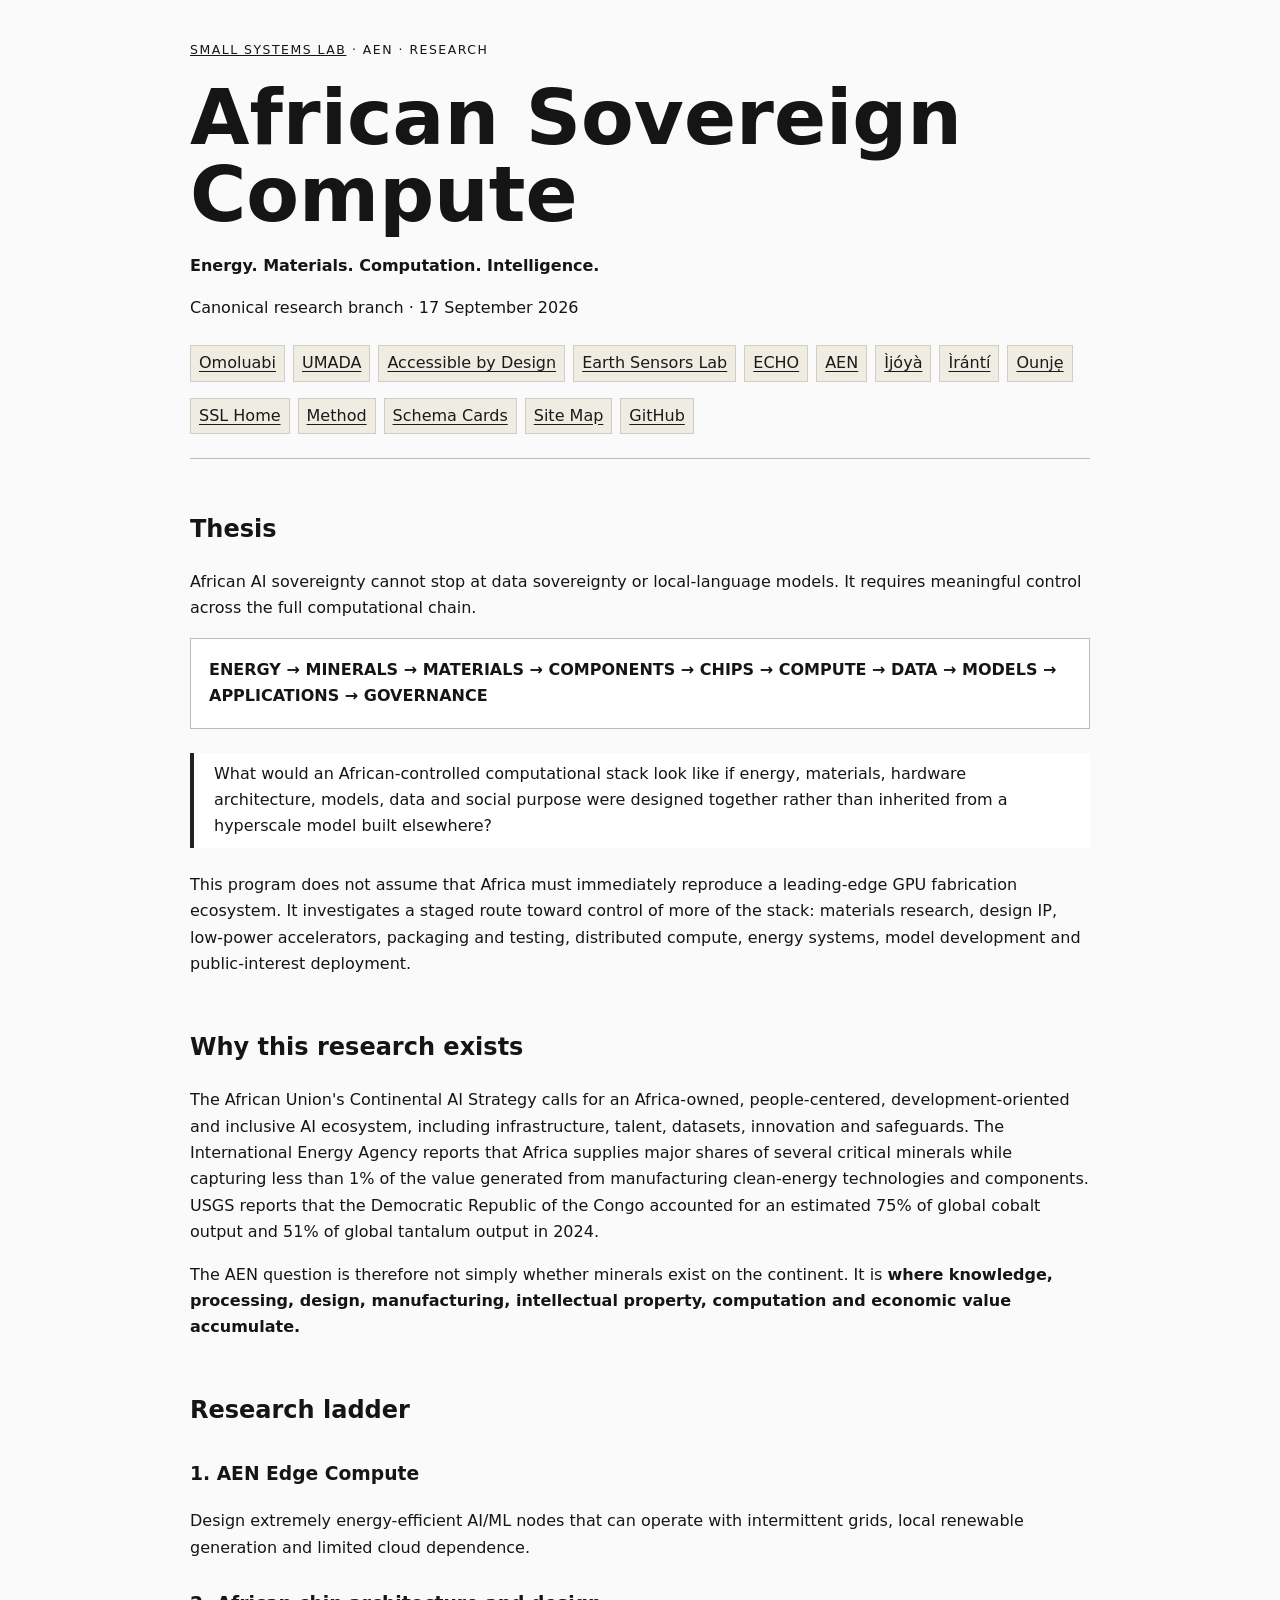
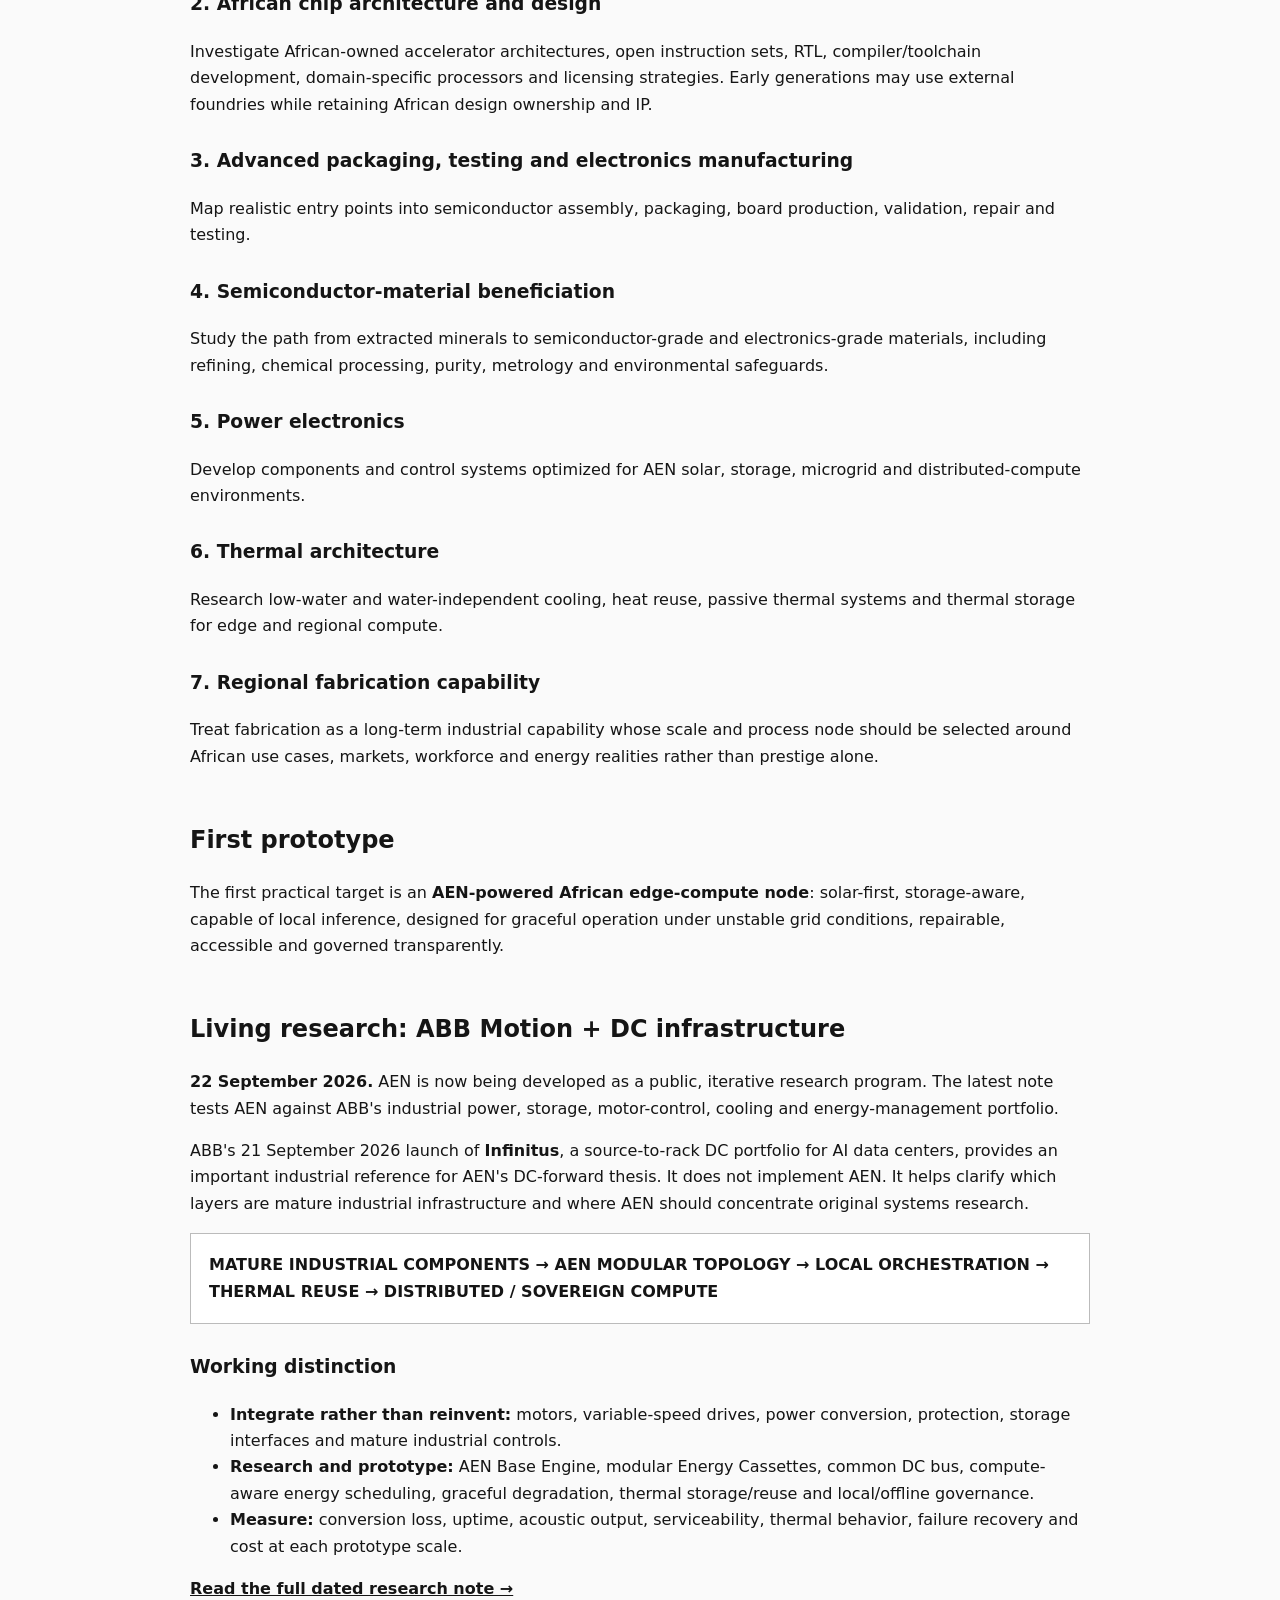
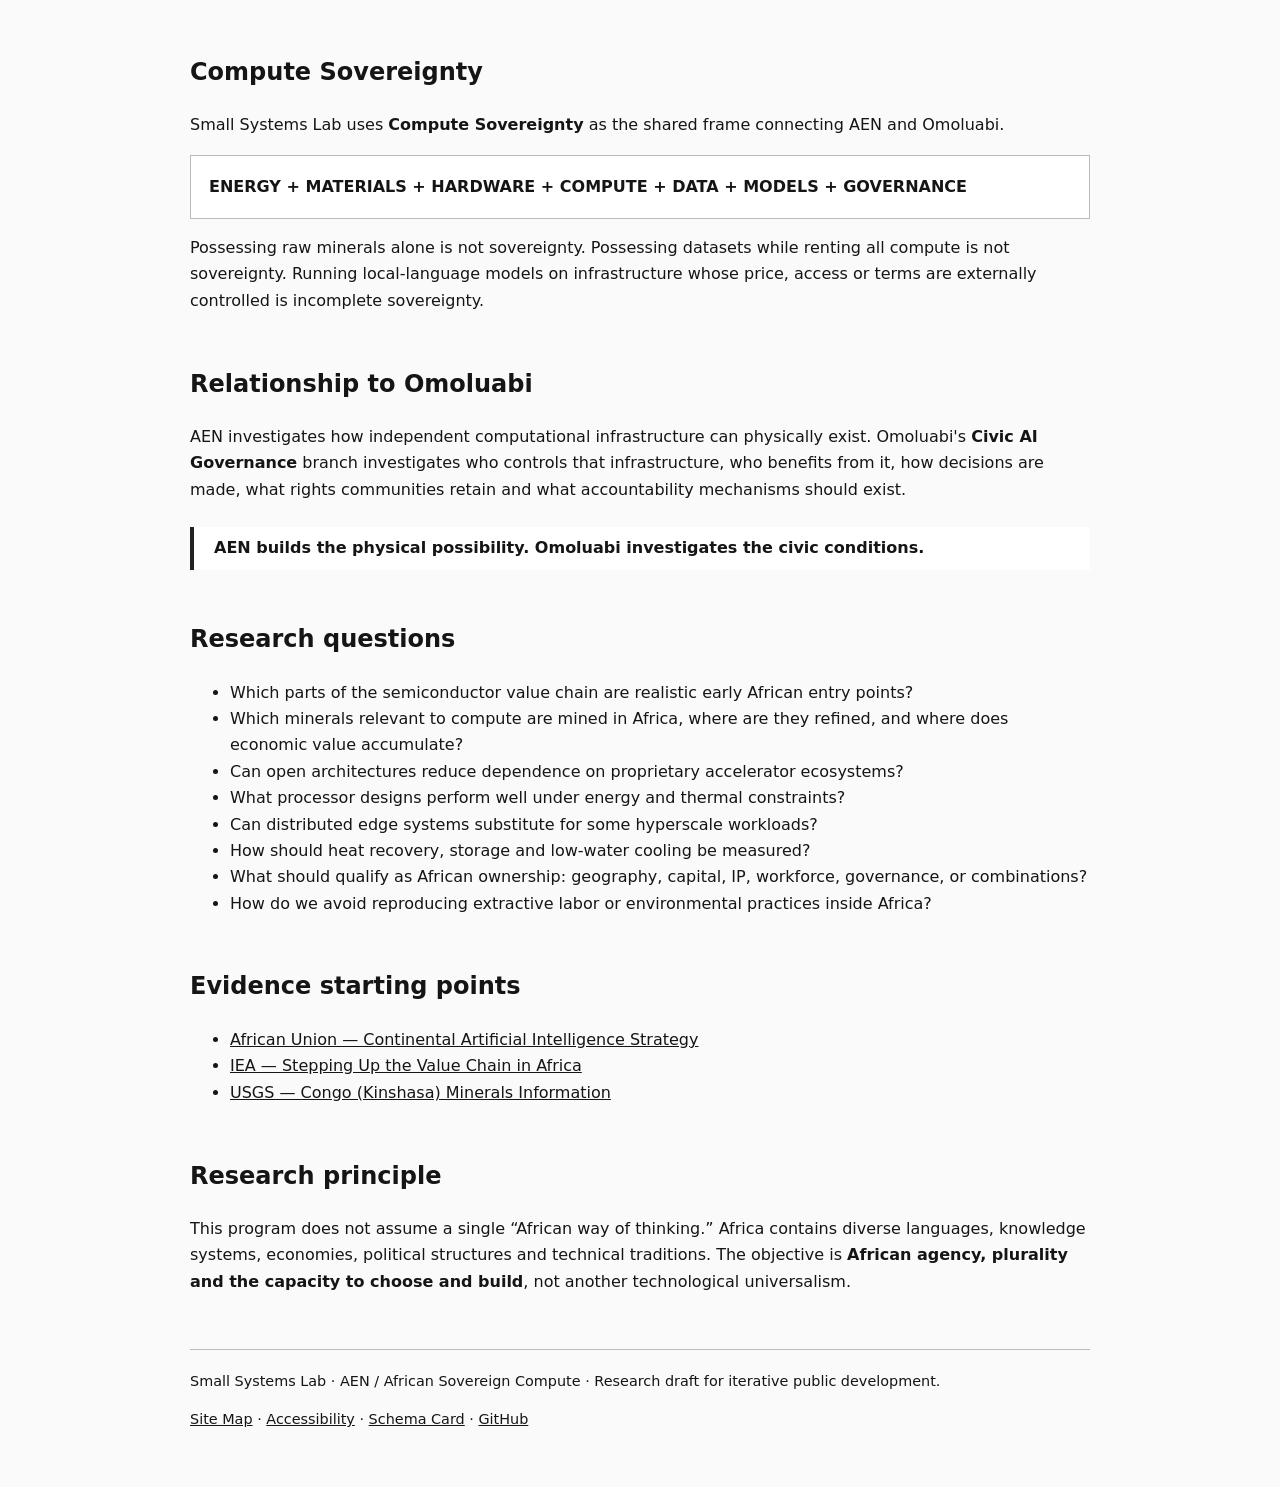
==== commit 23227305: "Complete SSL return navigation and resource links" ====
--- a/aen-sovereign-compute/index.html
+++ b/aen-sovereign-compute/index.html
@@ -16,7 +16,7 @@
 </style>
 </head>
 <body>
-<header><div class="eyebrow">Small Systems Lab · AEN · Research</div><h1>African Sovereign Compute</h1><p><strong>Energy. Materials. Computation. Intelligence.</strong></p><p>Canonical research branch · 17 September 2026</p>  <nav class="site-nav" aria-label="Project branches">
+<header><div class="eyebrow"><a href="../">Small Systems Lab</a> · AEN · Research</div><h1>African Sovereign Compute</h1><p><strong>Energy. Materials. Computation. Intelligence.</strong></p><p>Canonical research branch · 17 September 2026</p>  <nav class="site-nav" aria-label="Project branches">
   <ul>
     <li><a href="https://ukadike.github.io/omoluabi/">Omoluabi</a></li>
     <li><a href="https://ukadike.github.io/Umada/">UMADA</a></li>
@@ -30,6 +30,7 @@
   </ul>
 </nav>
 <nav class="resource-nav" aria-label="Site resources">
+  <a href="https://ukadike.github.io/Small-Systems-Lab/">SSL Home</a>
   <a href="https://ukadike.github.io/Small-Systems-Lab/#method">Method</a>
   <a href="https://ukadike.github.io/Small-Systems-Lab/#schema-cards">Schema Cards</a>
   <a href="https://ukadike.github.io/Small-Systems-Lab/site-map.html">Site Map</a>
@@ -78,5 +79,5 @@
 <ul><li><a href="https://au.int/en/documents/20240809/continental-artificial-intelligence-strategy">African Union — Continental Artificial Intelligence Strategy</a></li><li><a href="https://www.iea.org/reports/stepping-up-the-value-chain-in-africa">IEA — Stepping Up the Value Chain in Africa</a></li><li><a href="https://www.usgs.gov/centers/national-minerals-information-center/congo-kinshasa">USGS — Congo (Kinshasa) Minerals Information</a></li></ul>
 <h2>Research principle</h2>
 <p>This program does not assume a single “African way of thinking.” Africa contains diverse languages, knowledge systems, economies, political structures and technical traditions. The objective is <strong>African agency, plurality and the capacity to choose and build</strong>, not another technological universalism.</p>
-<footer>Small Systems Lab · AEN / African Sovereign Compute · Research draft for iterative public development.<p><a href="https://ukadike.github.io/Small-Systems-Lab/site-map.html">Site Map</a> · <a href="https://ukadike.github.io/Small-Systems-Lab/docs/accessibility.md">Accessibility</a> · <a href="https://github.com/ukadike/Small-Systems-Lab/blob/main/SCHEMA_CARD.md">Schema Card</a> · <a href="https://github.com/ukadike/Small-Systems-Lab">GitHub</a></p></footer>
+<footer>Small Systems Lab · AEN / African Sovereign Compute · Research draft for iterative public development.<p><a href="https://ukadike.github.io/Small-Systems-Lab/site-map.html">Site Map</a> · <a href="https://github.com/ukadike/Small-Systems-Lab/blob/main/docs/accessibility.md">Accessibility</a> · <a href="https://github.com/ukadike/Small-Systems-Lab/blob/main/SCHEMA_CARD.md">Schema Card</a> · <a href="https://github.com/ukadike/Small-Systems-Lab">GitHub</a></p></footer>
 </body></html>
